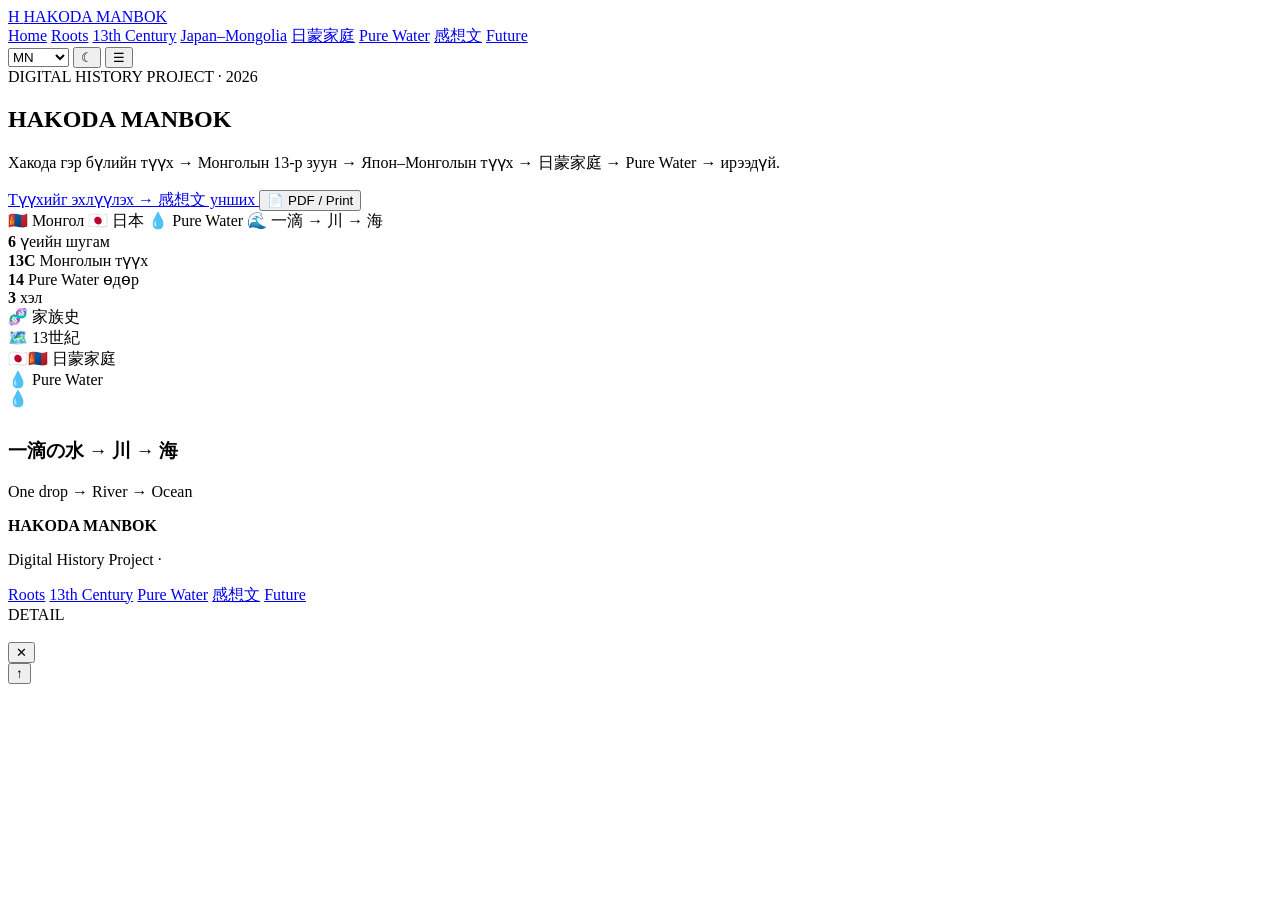
==== index.html @ a5410913 "Add files via upload" ====
<!DOCTYPE html>
<html lang="mn">
<head>
<meta charset="UTF-8">
<meta name="viewport" content="width=device-width, initial-scale=1.0">
<meta name="description" content="HAKODA MANBOK — Digital History Project">
<title>HAKODA MANBOK | Digital History</title>
<link rel="stylesheet" href="assets/css/style.css">
</head>
<body>

<header>
<div class="container nav">
<a href="index.html" class="logo">
  <span class="logo-mark">H</span>
  <span>HAKODA <span class="gold">MANBOK</span></span>
</a>
<nav class="nav-links" id="navLinks">
<a href="index.html" data-section="home" class="active">Home</a>
<a href="roots.html" data-section="roots" class="">Roots</a>
<a href="mongolia.html" data-section="mongolia" class="">13th Century</a>
<a href="japan-mongolia.html" data-section="japanmongolia" class="">Japan–Mongolia</a>
<a href="family.html" data-section="family" class="">日蒙家庭</a>
<a href="purewater.html" data-section="purewater" class="">Pure Water</a>
<a href="essay.html" data-section="essay" class="">感想文</a>
<a href="future.html" data-section="future" class="">Future</a>
</nav>
<div class="nav-actions">
<select id="languageSelect" class="lang-select">
  <option value="mn">MN</option>
  <option value="ja">日本語</option>
  <option value="en">EN</option>
</select>
<button class="icon-btn" id="themeButton">☾</button>
<button class="icon-btn menu-btn" id="menuButton">☰</button>
</div>
</div>
</header>

<main>
<section class="hero section" id="home">

<div class="container hero-grid">

<div class="reveal">

<div class="eyebrow">
DIGITAL HISTORY PROJECT · 2026
</div>

<h1>
<span>HAKODA</span>
<span class="gradient-text">MANBOK</span>
</h1>

<p class="lead" id="heroText">
Хакода гэр бүлийн түүх → Монголын 13-р зуун →
Япон–Монголын түүх → 日蒙家庭 →
Pure Water → ирээдүй.
</p>

<div class="hero-buttons">

<a href="#roots" class="btn btn-primary">
Түүхийг эхлүүлэх →
</a>

<a href="#essay" class="btn">
感想文 унших
</a>

<button class="btn btn-cyan" id="printButton">
📄 PDF / Print
</button>

</div>

<div class="hero-tags">

<span class="pill">🇲🇳 Монгол</span>
<span class="pill">🇯🇵 日本</span>
<span class="pill">💧 Pure Water</span>
<span class="pill">🌊 一滴 → 川 → 海</span>

</div>

<div class="stats">

<div class="stat">
<strong>6</strong>
<span>үеийн шугам</span>
</div>

<div class="stat">
<strong>13C</strong>
<span>Монголын түүх</span>
</div>

<div class="stat">
<strong>14</strong>
<span>Pure Water өдөр</span>
</div>

<div class="stat">
<strong>3</strong>
<span>хэл</span>
</div>

</div>

</div>


<div class="hero-visual reveal">

<div class="orbit"></div>
<div class="orbit orbit2"></div>

<div class="float f1">🧬 家族史</div>
<div class="float f2">🗺️ 13世紀</div>
<div class="float f3">🇯🇵🇲🇳 日蒙家庭</div>
<div class="float f4">💧 Pure Water</div>

<div class="hero-center">

<div>

<div class="water-drop">
<span>💧</span>
</div>

<h3 style="margin-top:30px">
一滴の水 → 川 → 海
</h3>

<p class="muted">
One drop → River → Ocean
</p>

</div>

</div>

</div>

</div>

</section>
</main>

<footer>
<div class="container footer">
<div>
<strong>HAKODA MANBOK</strong>
<p>Digital History Project · <span id="currentYear"></span></p>
</div>
<div class="footer-links">
<a href="roots.html">Roots</a>
<a href="mongolia.html">13th Century</a>
<a href="purewater.html">Pure Water</a>
<a href="essay.html">感想文</a>
<a href="future.html">Future</a>
</div>
</div>
</footer>


<div class="modal-overlay" id="modal">
  <div class="modal">
    <div class="modal-header">
      <div>
        <div class="eyebrow" id="modalEyebrow">DETAIL</div>
        <h3 id="modalTitle"></h3>
      </div>
      <button class="modal-close" id="modalClose">✕</button>
    </div>
    <div class="modal-body" id="modalBody"></div>
  </div>
</div>
<button id="backTop">↑</button>
<div id="toast"></div>

<script src="assets/js/main.js"></script>
</body>
</html>
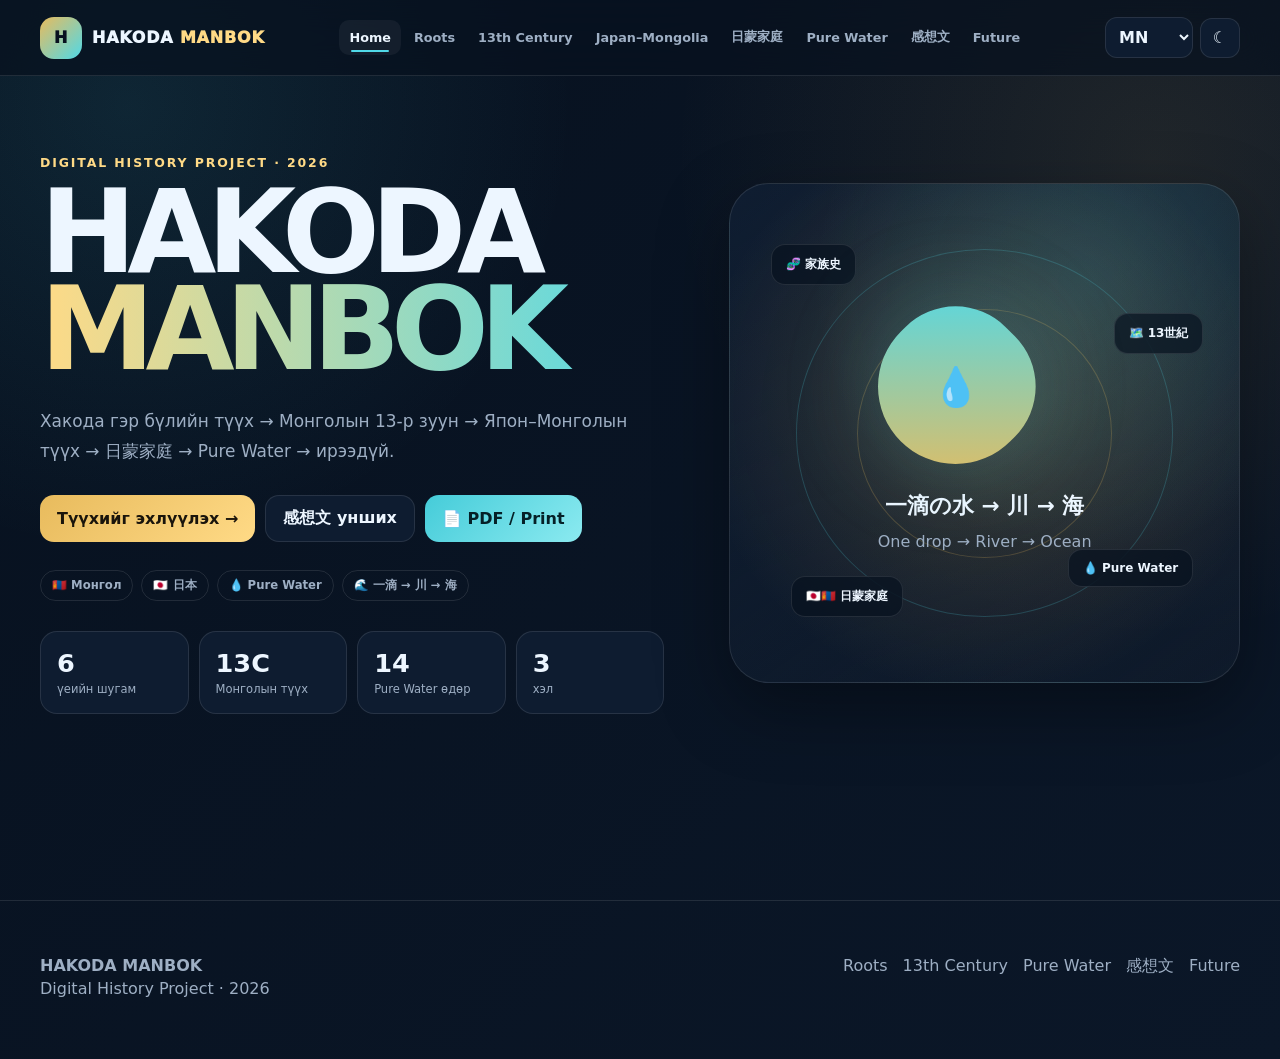
==== commit 37a3ea9b: "Add files via upload" ====
--- a/index.html
+++ b/index.html
@@ -5,7 +5,7 @@
 <meta name="viewport" content="width=device-width, initial-scale=1.0">
 <meta name="description" content="HAKODA MANBOK — Digital History Project">
 <title>HAKODA MANBOK | Digital History</title>
-<link rel="stylesheet" href="assets/css/style.css">
+<link rel="stylesheet" href="style.css">
 </head>
 <body>
 
@@ -180,6 +180,6 @@
 <button id="backTop">↑</button>
 <div id="toast"></div>
 
-<script src="assets/js/main.js"></script>
+<script src="main.js"></script>
 </body>
 </html>
--- a/style.css
+++ b/style.css
@@ -0,0 +1,1422 @@
+/* =========================================================
+   HAKODA MANBOK — DIGITAL HISTORY PROJECT
+   SINGLE FILE VERSION
+   HTML + CSS + JAVASCRIPT
+   ========================================================= */
+
+:root{
+  --bg:#07111f;
+  --bg2:#0b1728;
+  --card:rgba(16,31,52,.82);
+  --card2:#10233c;
+  --text:#edf6ff;
+  --muted:#9eafc4;
+  --line:rgba(255,255,255,.10);
+  --gold:#e8bb5d;
+  --gold2:#ffda86;
+  --cyan:#50d9e8;
+  --green:#6ee7b7;
+  --red:#fb7185;
+  --shadow:0 25px 70px rgba(0,0,0,.35);
+  --radius:24px;
+  --max:1200px;
+  --header:76px;
+}
+
+html.light{
+  --bg:#f4f8fc;
+  --bg2:#e8eef6;
+  --card:rgba(255,255,255,.88);
+  --card2:#ffffff;
+  --text:#122033;
+  --muted:#5e6d80;
+  --line:rgba(20,35,55,.12);
+  --gold:#a96f0b;
+  --gold2:#c68a1d;
+  --cyan:#087e90;
+  --green:#087a5b;
+  --shadow:0 25px 70px rgba(40,60,90,.13);
+}
+
+*{
+  box-sizing:border-box;
+  margin:0;
+  padding:0;
+}
+
+html{
+  scroll-behavior:smooth;
+}
+
+body{
+  font-family:
+    Inter,
+    "Noto Sans",
+    "Noto Sans JP",
+    system-ui,
+    -apple-system,
+    BlinkMacSystemFont,
+    "Segoe UI",
+    sans-serif;
+
+  color:var(--text);
+
+  background:
+    radial-gradient(
+      circle at 10% 10%,
+      rgba(80,217,232,.10),
+      transparent 28rem
+    ),
+    radial-gradient(
+      circle at 90% 15%,
+      rgba(232,187,93,.10),
+      transparent 30rem
+    ),
+    linear-gradient(135deg,var(--bg),var(--bg2));
+
+  min-height:100vh;
+  transition:.35s;
+}
+
+body.modal-open{
+  overflow:hidden;
+}
+
+a{
+  color:inherit;
+  text-decoration:none;
+}
+
+button,
+input,
+select{
+  font:inherit;
+}
+
+button{
+  cursor:pointer;
+}
+
+.container{
+  width:min(calc(100% - 32px),var(--max));
+  margin:auto;
+}
+
+.section{
+  padding:110px 0;
+  position:relative;
+}
+
+.section-title{
+  margin-bottom:45px;
+}
+
+.eyebrow{
+  display:inline-flex;
+  align-items:center;
+  gap:8px;
+  color:var(--gold2);
+  font-size:.78rem;
+  font-weight:900;
+  letter-spacing:.15em;
+  text-transform:uppercase;
+  margin-bottom:14px;
+}
+
+h1,h2,h3{
+  line-height:1.08;
+}
+
+h2{
+  font-size:clamp(2.2rem,5vw,4.3rem);
+  letter-spacing:-.045em;
+  margin-bottom:16px;
+}
+
+h3{
+  font-size:1.35rem;
+  margin-bottom:10px;
+}
+
+p{
+  line-height:1.8;
+}
+
+.lead{
+  color:var(--muted);
+  font-size:1.06rem;
+  max-width:780px;
+}
+
+.muted{
+  color:var(--muted);
+}
+
+.gold{
+  color:var(--gold2);
+}
+
+.cyan{
+  color:var(--cyan);
+}
+
+.card{
+  background:var(--card);
+  border:1px solid var(--line);
+  border-radius:var(--radius);
+  padding:25px;
+  box-shadow:var(--shadow);
+  backdrop-filter:blur(18px);
+}
+
+.grid{
+  display:grid;
+  gap:20px;
+}
+
+.grid3{
+  grid-template-columns:repeat(3,1fr);
+}
+
+.grid4{
+  grid-template-columns:repeat(4,1fr);
+}
+
+.btn{
+  border:1px solid var(--line);
+  background:var(--card);
+  color:var(--text);
+  padding:12px 17px;
+  border-radius:14px;
+  display:inline-flex;
+  align-items:center;
+  justify-content:center;
+  gap:8px;
+  font-weight:800;
+  transition:.25s;
+}
+
+.btn:hover{
+  transform:translateY(-3px);
+  border-color:var(--cyan);
+}
+
+.btn-primary{
+  background:linear-gradient(
+    135deg,
+    var(--gold),
+    var(--gold2)
+  );
+  color:#19140b;
+  border:none;
+}
+
+.btn-cyan{
+  background:linear-gradient(
+    135deg,
+    #45ccd9,
+    #8beaf0
+  );
+  color:#052027;
+  border:none;
+}
+
+.pill{
+  display:inline-flex;
+  padding:7px 11px;
+  border:1px solid var(--line);
+  border-radius:999px;
+  color:var(--muted);
+  font-size:.73rem;
+  font-weight:800;
+}
+
+/* =========================================================
+   HEADER
+   ========================================================= */
+
+header{
+  position:fixed;
+  top:0;
+  left:0;
+  right:0;
+  height:var(--header);
+  z-index:1000;
+
+  background:rgba(7,17,31,.72);
+  border-bottom:1px solid var(--line);
+
+  backdrop-filter:blur(20px);
+}
+
+html.light header{
+  background:rgba(245,248,252,.78);
+}
+
+.nav{
+  height:100%;
+  display:flex;
+  align-items:center;
+  justify-content:space-between;
+  gap:15px;
+}
+
+.logo{
+  display:flex;
+  align-items:center;
+  gap:10px;
+  font-weight:950;
+  letter-spacing:.05em;
+  white-space:nowrap;
+}
+
+.logo-mark{
+  width:42px;
+  height:42px;
+  border-radius:14px;
+
+  display:grid;
+  place-items:center;
+
+  background:
+    linear-gradient(
+      135deg,
+      var(--gold),
+      var(--cyan)
+    );
+
+  color:#07111f;
+}
+
+.nav-links{
+  display:flex;
+  align-items:center;
+  gap:3px;
+}
+
+.nav-links a{
+  padding:10px;
+  border-radius:10px;
+  color:var(--muted);
+  font-size:.8rem;
+  font-weight:800;
+  transition:.2s;
+  position:relative;
+}
+
+.nav-links a:hover,
+.nav-links a.active{
+  color:var(--text);
+  background:rgba(255,255,255,.05);
+}
+
+.nav-links a.active::after{
+  content:"";
+  position:absolute;
+  left:12px;
+  right:12px;
+  bottom:3px;
+  height:2px;
+  border-radius:10px;
+  background:var(--cyan);
+}
+
+.nav-actions{
+  display:flex;
+  align-items:center;
+  gap:7px;
+}
+
+.icon-btn{
+  width:40px;
+  height:40px;
+  border:1px solid var(--line);
+  border-radius:12px;
+  background:var(--card);
+  color:var(--text);
+  display:grid;
+  place-items:center;
+}
+
+.lang-select{
+  background:var(--card);
+  border:1px solid var(--line);
+  color:var(--text);
+  padding:9px;
+  border-radius:12px;
+  outline:none;
+  font-weight:800;
+}
+
+.menu-btn{
+  display:none;
+}
+
+/* =========================================================
+   HERO
+   ========================================================= */
+
+.hero{
+  min-height:100vh;
+  padding-top:var(--header);
+  display:flex;
+  align-items:center;
+  overflow:hidden;
+}
+
+.hero-grid{
+  display:grid;
+  grid-template-columns:1.1fr .9fr;
+  gap:65px;
+  align-items:center;
+}
+
+.hero h1{
+  font-size:clamp(4rem,9vw,8.5rem);
+  letter-spacing:-.08em;
+  line-height:.84;
+  margin-bottom:28px;
+}
+
+.hero h1 span{
+  display:block;
+}
+
+.gradient-text{
+  background:
+    linear-gradient(
+      90deg,
+      var(--gold2),
+      var(--cyan)
+    );
+  -webkit-background-clip:text;
+  background-clip:text;
+  color:transparent;
+}
+
+.hero-buttons{
+  display:flex;
+  flex-wrap:wrap;
+  gap:10px;
+  margin:28px 0;
+}
+
+.hero-tags{
+  display:flex;
+  flex-wrap:wrap;
+  gap:8px;
+}
+
+.hero-visual{
+  min-height:500px;
+  border-radius:40px;
+  border:1px solid var(--line);
+  position:relative;
+  overflow:hidden;
+
+  background:
+    radial-gradient(
+      circle at 50% 45%,
+      rgba(232,187,93,.20),
+      transparent 18rem
+    ),
+    radial-gradient(
+      circle at 70% 20%,
+      rgba(80,217,232,.17),
+      transparent 17rem
+    ),
+    linear-gradient(
+      145deg,
+      var(--card),
+      rgba(255,255,255,.02)
+    );
+
+  box-shadow:var(--shadow);
+}
+
+.orbit{
+  position:absolute;
+  inset:13%;
+  border:1px solid rgba(80,217,232,.2);
+  border-radius:50%;
+  animation:spin 25s linear infinite;
+}
+
+.orbit2{
+  inset:25%;
+  animation-duration:17s;
+  animation-direction:reverse;
+  border-color:rgba(232,187,93,.22);
+}
+
+@keyframes spin{
+  to{
+    transform:rotate(360deg);
+  }
+}
+
+.water-drop{
+  width:155px;
+  height:155px;
+
+  border-radius:
+    55% 55% 60% 60%;
+
+  transform:rotate(45deg);
+
+  background:
+    linear-gradient(
+      135deg,
+      var(--cyan),
+      var(--gold)
+    );
+
+  box-shadow:
+    0 0 100px
+    rgba(80,217,232,.22);
+
+  display:grid;
+  place-items:center;
+}
+
+.water-drop span{
+  transform:rotate(-45deg);
+  font-size:2.4rem;
+}
+
+.hero-center{
+  position:absolute;
+  inset:0;
+  display:grid;
+  place-items:center;
+  text-align:center;
+}
+
+.float{
+  position:absolute;
+  padding:11px 14px;
+  border:1px solid var(--line);
+  background:rgba(7,17,31,.67);
+  backdrop-filter:blur(15px);
+  border-radius:14px;
+  font-size:.75rem;
+  font-weight:800;
+}
+
+html.light .float{
+  background:rgba(255,255,255,.75);
+}
+
+.f1{top:12%;left:8%}
+.f2{top:26%;right:7%}
+.f3{bottom:13%;left:12%}
+.f4{bottom:19%;right:9%}
+
+.stats{
+  display:grid;
+  grid-template-columns:repeat(4,1fr);
+  gap:10px;
+  margin-top:30px;
+}
+
+.stat{
+  padding:16px;
+  border:1px solid var(--line);
+  border-radius:17px;
+  background:var(--card);
+}
+
+.stat strong{
+  display:block;
+  font-size:1.6rem;
+}
+
+.stat span{
+  color:var(--muted);
+  font-size:.72rem;
+}
+
+/* =========================================================
+   FAMILY TREE
+   ========================================================= */
+
+.tree{
+  border:1px solid var(--line);
+  border-radius:28px;
+  background:var(--card);
+  padding:25px;
+  overflow:auto;
+  box-shadow:var(--shadow);
+}
+
+.tree-row{
+  display:flex;
+  justify-content:center;
+  gap:14px;
+  min-width:800px;
+  margin:14px 0;
+}
+
+.connector{
+  width:2px;
+  height:25px;
+  background:var(--line);
+  margin:auto;
+}
+
+.person{
+  min-width:150px;
+  padding:17px;
+
+  border:1px solid var(--line);
+  border-radius:18px;
+
+  background:var(--card2);
+  text-align:center;
+
+  cursor:pointer;
+  transition:.25s;
+}
+
+.person:hover,
+.person.selected{
+  transform:translateY(-4px);
+  border-color:var(--cyan);
+  box-shadow:
+    0 12px 40px
+    rgba(80,217,232,.12);
+}
+
+.person small{
+  display:block;
+  margin-top:5px;
+  color:var(--muted);
+}
+
+.tree-info{
+  margin-top:20px;
+  padding:20px;
+  border:1px solid var(--line);
+  border-radius:18px;
+}
+
+/* =========================================================
+   TIMELINE
+   ========================================================= */
+
+.timeline{
+  position:relative;
+  margin-top:30px;
+}
+
+.timeline::before{
+  content:"";
+  position:absolute;
+  left:22px;
+  top:0;
+  bottom:0;
+  width:2px;
+  background:
+    linear-gradient(
+      var(--gold),
+      var(--cyan),
+      transparent
+    );
+}
+
+.timeline-item{
+  position:relative;
+  padding-left:65px;
+  margin-bottom:24px;
+}
+
+.timeline-dot{
+  position:absolute;
+  left:12px;
+  top:4px;
+
+  width:22px;
+  height:22px;
+  border-radius:50%;
+
+  background:var(--bg2);
+  border:5px solid var(--gold);
+}
+
+.timeline-card{
+  padding:22px;
+  border:1px solid var(--line);
+  border-radius:20px;
+  background:var(--card);
+}
+
+.timeline-year{
+  color:var(--gold2);
+  font-weight:900;
+  font-size:.85rem;
+}
+
+/* =========================================================
+   MAP
+   ========================================================= */
+
+.map-layout{
+  display:grid;
+  grid-template-columns:1.35fr .65fr;
+  gap:20px;
+}
+
+.map-card{
+  min-height:550px;
+  position:relative;
+  overflow:hidden;
+}
+
+.map-svg{
+  width:100%;
+  height:100%;
+  min-height:550px;
+
+  background:
+    radial-gradient(
+      circle,
+      rgba(80,217,232,.06),
+      transparent 55%
+    ),
+    linear-gradient(
+      145deg,
+      #0b2139,
+      #06101c
+    );
+
+  border-radius:20px;
+}
+
+html.light .map-svg{
+  background:
+    linear-gradient(
+      145deg,
+      #e9f1f7,
+      #dce8f0
+    );
+}
+
+.region{
+  cursor:pointer;
+  transition:.25s;
+  stroke:rgba(255,255,255,.25);
+  stroke-width:1.3;
+}
+
+.region:hover,
+.region.selected{
+  filter:brightness(1.35);
+  stroke:var(--gold2);
+  stroke-width:2.5;
+}
+
+.map-label{
+  fill:var(--text);
+  font-size:12px;
+  font-weight:800;
+  pointer-events:none;
+}
+
+/* =========================================================
+   FLOW
+   ========================================================= */
+
+.flow{
+  display:grid;
+  grid-template-columns:repeat(5,1fr);
+  gap:12px;
+  align-items:center;
+}
+
+.flow-node{
+  min-height:160px;
+  padding:20px;
+
+  display:grid;
+  place-items:center;
+  text-align:center;
+
+  border:1px solid var(--line);
+  border-radius:22px;
+  background:var(--card);
+
+  position:relative;
+}
+
+.flow-node:not(:last-child)::after{
+  content:"→";
+  position:absolute;
+  right:-20px;
+  color:var(--gold2);
+  font-size:1.5rem;
+}
+
+.flow-icon{
+  font-size:2.6rem;
+  margin-bottom:10px;
+}
+
+/* =========================================================
+   PURE WATER
+   ========================================================= */
+
+.pw-box{
+  padding:35px;
+  border-radius:30px;
+  border:1px solid rgba(80,217,232,.18);
+
+  background:
+    radial-gradient(
+      circle at 80% 20%,
+      rgba(80,217,232,.18),
+      transparent 18rem
+    ),
+    linear-gradient(
+      135deg,
+      rgba(80,217,232,.08),
+      rgba(232,187,93,.07)
+    ),
+    var(--card);
+}
+
+.day-grid{
+  display:grid;
+  grid-template-columns:repeat(7,1fr);
+  gap:9px;
+  margin-top:25px;
+}
+
+.day{
+  border:1px solid var(--line);
+  border-radius:15px;
+  background:var(--card);
+  color:var(--text);
+  padding:15px 8px;
+  text-align:center;
+  transition:.2s;
+}
+
+.day:hover,
+.day.active{
+  border-color:var(--cyan);
+  transform:translateY(-3px);
+}
+
+.day strong{
+  display:block;
+  font-size:1.1rem;
+}
+
+.day small{
+  color:var(--muted);
+}
+
+.day-detail{
+  margin-top:18px;
+  padding:22px;
+  border:1px solid var(--line);
+  border-radius:20px;
+  background:var(--card);
+}
+
+/* =========================================================
+   ESSAY
+   ========================================================= */
+
+.essay-tabs{
+  display:flex;
+  flex-wrap:wrap;
+  gap:8px;
+  margin-bottom:18px;
+}
+
+.essay-tab{
+  padding:10px 15px;
+  border:1px solid var(--line);
+  border-radius:12px;
+  background:var(--card);
+  color:var(--muted);
+  font-weight:800;
+}
+
+.essay-tab.active{
+  color:var(--text);
+  border-color:var(--cyan);
+  background:rgba(80,217,232,.08);
+}
+
+.essay{
+  white-space:pre-line;
+  line-height:2;
+  padding:32px;
+
+  border:1px solid var(--line);
+  border-radius:25px;
+
+  background:var(--card);
+  box-shadow:var(--shadow);
+}
+
+.quote{
+  margin:24px 0;
+  padding:22px;
+
+  border-left:4px solid var(--gold);
+  border-radius:0 18px 18px 0;
+
+  background:rgba(232,187,93,.07);
+}
+
+/* =========================================================
+   GALLERY
+   ========================================================= */
+
+.gallery{
+  display:grid;
+  grid-template-columns:repeat(3,1fr);
+  gap:16px;
+}
+
+.gallery-item{
+  min-height:230px;
+  border:1px solid var(--line);
+  border-radius:22px;
+  overflow:hidden;
+
+  position:relative;
+  cursor:pointer;
+
+  background:
+    radial-gradient(
+      circle at 30% 20%,
+      rgba(80,217,232,.2),
+      transparent 13rem
+    ),
+    linear-gradient(
+      145deg,
+      #102944,
+      #071321
+    );
+
+  transition:.25s;
+}
+
+.gallery-item:hover{
+  transform:translateY(-5px);
+}
+
+.gallery-icon{
+  position:absolute;
+  inset:0;
+
+  display:grid;
+  place-items:center;
+
+  font-size:4rem;
+}
+
+.gallery-caption{
+  position:absolute;
+  left:0;
+  right:0;
+  bottom:0;
+
+  padding:20px;
+
+  background:
+    linear-gradient(
+      transparent,
+      rgba(0,0,0,.8)
+    );
+
+  font-weight:900;
+}
+
+/* =========================================================
+   SEARCH
+   ========================================================= */
+
+.search-box{
+  display:flex;
+  gap:10px;
+  max-width:800px;
+}
+
+.search-box input{
+  flex:1;
+
+  border:1px solid var(--line);
+  border-radius:15px;
+
+  padding:14px 16px;
+
+  background:var(--card);
+  color:var(--text);
+
+  outline:none;
+}
+
+.search-results{
+  margin-top:18px;
+  display:grid;
+  gap:10px;
+}
+
+.search-result{
+  padding:16px 18px;
+  border:1px solid var(--line);
+  border-radius:15px;
+  background:var(--card);
+}
+
+.search-result small{
+  display:block;
+  color:var(--gold2);
+  font-weight:900;
+  margin-bottom:4px;
+}
+
+/* =========================================================
+   FUTURE
+   ========================================================= */
+
+.future{
+  padding:40px;
+  min-height:400px;
+
+  border:1px solid var(--line);
+  border-radius:30px;
+
+  background:
+    radial-gradient(
+      circle at 75% 40%,
+      rgba(80,217,232,.16),
+      transparent 20rem
+    ),
+    radial-gradient(
+      circle at 15% 80%,
+      rgba(232,187,93,.13),
+      transparent 20rem
+    ),
+    var(--card);
+}
+
+/* =========================================================
+   MODAL
+   ========================================================= */
+
+.modal-overlay{
+  position:fixed;
+  inset:0;
+
+  z-index:3000;
+
+  background:rgba(0,0,0,.72);
+
+  display:none;
+  place-items:center;
+
+  padding:20px;
+}
+
+.modal-overlay.open{
+  display:grid;
+}
+
+.modal{
+  width:min(720px,100%);
+  max-height:90vh;
+  overflow:auto;
+
+  padding:28px;
+
+  border:1px solid var(--line);
+  border-radius:25px;
+
+  background:var(--bg2);
+  box-shadow:var(--shadow);
+}
+
+.modal-header{
+  display:flex;
+  justify-content:space-between;
+  gap:20px;
+}
+
+.modal-close{
+  width:40px;
+  height:40px;
+
+  border:none;
+  border-radius:12px;
+
+  background:var(--card);
+  color:var(--text);
+}
+
+.modal-body{
+  color:var(--muted);
+  line-height:1.9;
+  margin-top:18px;
+}
+
+/* =========================================================
+   REVEAL
+   ========================================================= */
+
+.reveal{
+  opacity:0;
+  transform:translateY(25px);
+  transition:
+    opacity .7s ease,
+    transform .7s ease;
+}
+
+.reveal.visible{
+  opacity:1;
+  transform:none;
+}
+
+/* =========================================================
+   BACK TO TOP
+   ========================================================= */
+
+#backTop{
+  position:fixed;
+  right:20px;
+  bottom:20px;
+
+  width:46px;
+  height:46px;
+
+  border:1px solid var(--line);
+  border-radius:14px;
+
+  background:var(--card);
+  color:var(--text);
+
+  opacity:0;
+  pointer-events:none;
+
+  transition:.25s;
+
+  z-index:900;
+}
+
+#backTop.show{
+  opacity:1;
+  pointer-events:auto;
+}
+
+/* =========================================================
+   TOAST
+   ========================================================= */
+
+#toast{
+  position:fixed;
+  left:50%;
+  bottom:25px;
+
+  transform:translate(-50%,20px);
+  opacity:0;
+
+  z-index:5000;
+
+  padding:12px 17px;
+
+  border:1px solid var(--line);
+  border-radius:13px;
+
+  background:var(--bg2);
+  color:var(--text);
+
+  transition:.25s;
+}
+
+#toast.show{
+  opacity:1;
+  transform:translate(-50%,0);
+}
+
+/* =========================================================
+   FOOTER
+   ========================================================= */
+
+footer{
+  padding:55px 0;
+  border-top:1px solid var(--line);
+  color:var(--muted);
+}
+
+.footer{
+  display:flex;
+  justify-content:space-between;
+  gap:20px;
+}
+
+.footer-links{
+  display:flex;
+  flex-wrap:wrap;
+  gap:15px;
+}
+
+/* =========================================================
+   MOBILE
+   ========================================================= */
+
+@media(max-width:1000px){
+
+  .nav-links{
+    position:fixed;
+    top:var(--header);
+    left:12px;
+    right:12px;
+
+    display:none;
+    flex-direction:column;
+    align-items:stretch;
+
+    padding:12px;
+
+    border:1px solid var(--line);
+    border-radius:20px;
+
+    background:var(--bg2);
+    box-shadow:var(--shadow);
+  }
+
+  .nav-links.open{
+    display:flex;
+  }
+
+  .nav-links a{
+    padding:13px;
+  }
+
+  .menu-btn{
+    display:grid;
+  }
+
+  .hero-grid,
+  .map-layout{
+    grid-template-columns:1fr;
+  }
+
+  .grid4{
+    grid-template-columns:repeat(2,1fr);
+  }
+
+  .flow{
+    grid-template-columns:1fr;
+  }
+
+  .flow-node:not(:last-child)::after{
+    content:"↓";
+    right:auto;
+    bottom:-23px;
+    top:auto;
+    left:50%;
+  }
+
+  .day-grid{
+    grid-template-columns:repeat(4,1fr);
+  }
+}
+
+@media(max-width:650px){
+
+  .container{
+    width:calc(100% - 22px);
+  }
+
+  .section{
+    padding:78px 0;
+  }
+
+  .hero h1{
+    font-size:clamp(3.3rem,18vw,5.5rem);
+  }
+
+  .hero-visual{
+    min-height:350px;
+    border-radius:28px;
+  }
+
+  .stats,
+  .grid3,
+  .grid4,
+  .gallery{
+    grid-template-columns:1fr;
+  }
+
+  .day-grid{
+    grid-template-columns:repeat(2,1fr);
+  }
+
+  .search-box{
+    flex-direction:column;
+  }
+
+  .footer{
+    display:block;
+  }
+
+  .footer-links{
+    margin-top:18px;
+  }
+}
+
+/* =========================================================
+   PRINT
+   ========================================================= */
+
+@media print{
+
+  header,
+  .hero-buttons,
+  .nav-actions,
+  #backTop,
+  #toast,
+  .modal-overlay,
+  .search-box,
+  .gallery,
+  .essay-tabs,
+  .day-grid,
+  .map-layout,
+  .tree,
+  .future .btn{
+    display:none!important;
+  }
+
+  body{
+    background:#fff!important;
+    color:#111!important;
+  }
+
+  .section{
+    padding:30px 0;
+  }
+
+  .essay{
+    background:#fff;
+    color:#111;
+    box-shadow:none;
+    border:1px solid #ccc;
+    font-size:11pt;
+  }
+
+  .card,
+  .future,
+  .pw-box{
+    background:#fff;
+    box-shadow:none;
+  }
+}
+
+/* =====================================================
+   PURE WATER GALLERY
+===================================================== */
+
+.gallery {
+  display: grid;
+  grid-template-columns: repeat(3, 1fr);
+  gap: 20px;
+}
+
+.gallery-item {
+  position: relative;
+  overflow: hidden;
+  border-radius: 22px;
+  background: var(--card);
+  border: 1px solid var(--border);
+  min-height: 240px;
+  cursor: pointer;
+  transition: transform .3s ease,
+              box-shadow .3s ease;
+}
+
+.gallery-item:hover {
+  transform: translateY(-6px);
+  box-shadow: 0 20px 45px rgba(0,0,0,.18);
+}
+
+.gallery-item img {
+  width: 100%;
+  height: 280px;
+  object-fit: cover;
+  display: block;
+  transition: transform .5s ease;
+}
+
+.gallery-item:hover img {
+  transform: scale(1.08);
+}
+
+.gallery-caption {
+  position: absolute;
+  left: 0;
+  right: 0;
+  bottom: 0;
+
+  padding: 18px;
+
+  color: #fff;
+  font-weight: 700;
+
+  background:
+    linear-gradient(
+      transparent,
+      rgba(0,0,0,.85)
+    );
+}
+
+
+/* VIDEO */
+
+.video-card {
+  width: 100%;
+  overflow: hidden;
+  border-radius: 24px;
+  background: #000;
+  box-shadow: 0 20px 50px rgba(0,0,0,.2);
+}
+
+.video-card video {
+  width: 100%;
+  display: block;
+  max-height: 650px;
+  background: #000;
+}
+
+
+/* MOBILE */
+
+@media (max-width: 900px) {
+
+  .gallery {
+    grid-template-columns: repeat(2, 1fr);
+  }
+
+}
+
+
+@media (max-width: 600px) {
+
+  .gallery {
+    grid-template-columns: 1fr;
+  }
+
+  .gallery-item img {
+    height: 240px;
+  }
+
+  .video-card {
+    border-radius: 16px;
+  }
+
+}
